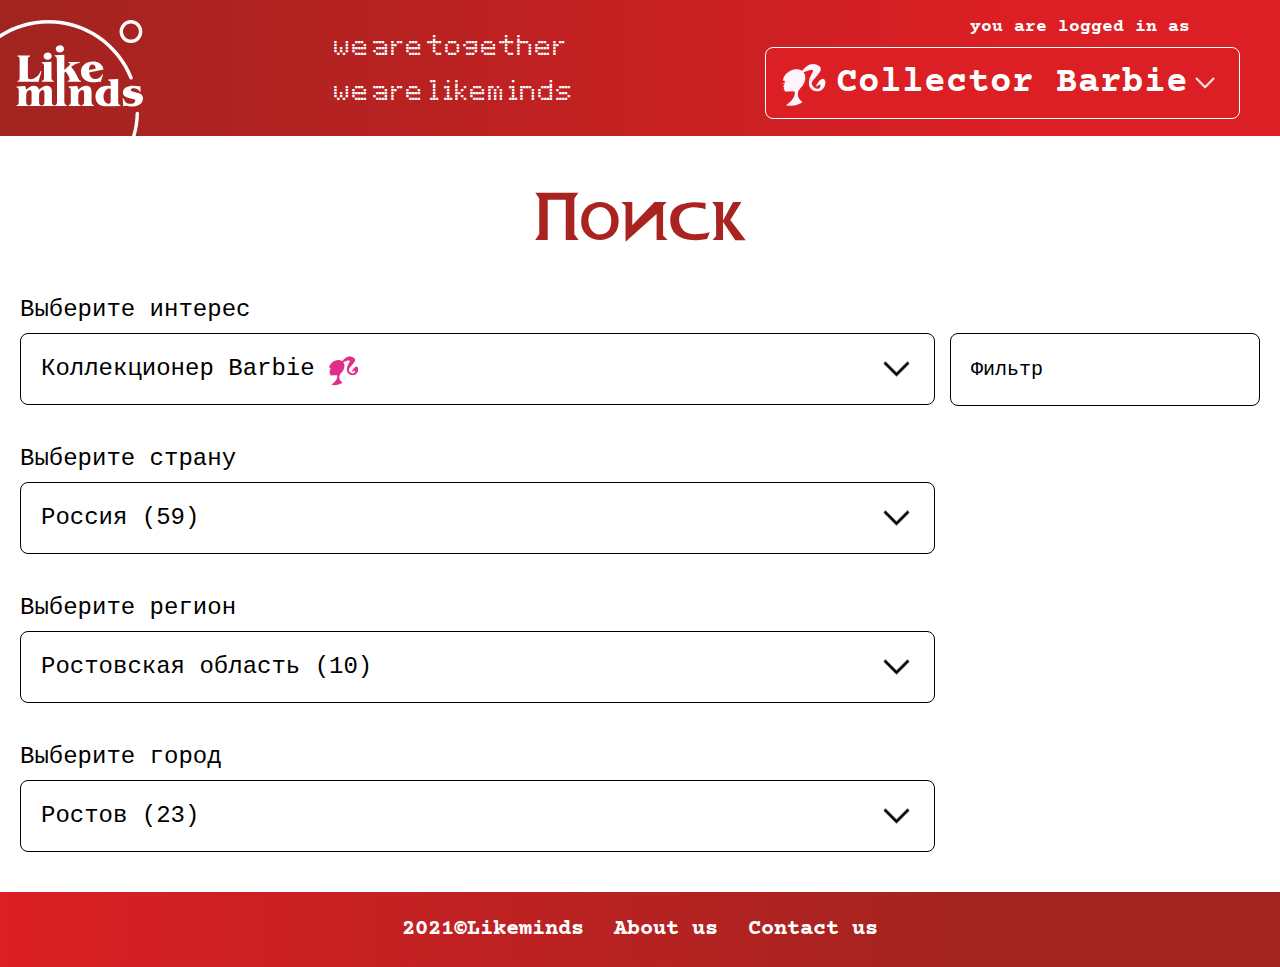
==== search.html @ 8521f326 "Add files via upload" ====
<!DOCTYPE html>
<html lang="en">
<head>
	<meta charset="UTF-8">
	<meta name="viewport" content="width=device-width, initial-scale=1.0">
	<title>Main Page</title>
	<link rel="stylesheet" href="css/jquery-ui.css">
	<link rel="stylesheet" href="css/select2.min.css">
	<link rel="stylesheet" href="css/style.css">
</head>
<body>
	<header>
		<div class="omd">
			<a href="index.html" class="logo-link"><img src="images/logo.svg" alt="Logo" class="logo"></a>
			<div class="slogan">
				<p>we are together</p>
				<p>we are likeminds</p>
			</div>
			<div class="auth-links">
				<p class="logged">you are logged in as</p>
				<select name="type" class="type">
					<option value="tp1" data-limage="type">Collector Barbie</option>
					<option value="tp1" data-limage="type">Moonwalker</option>
					<option value="tp1" data-limage="type">Moonwalker</option>
					<option value="tp1" data-limage="type">Moonwalker</option>
					<option value="tp1" data-limage="type">Moonwalker</option>
					<option value="tp1" data-limage="type">Moonwalker</option>
					<option value="tp1" data-limage="type">Moonwalker</option>
					<option value="tp1" data-limage="type">Moonwalker</option>
					<option value="tp1" data-limage="type">Moonwalker</option>
					<option value="tp1" data-limage="type">Moonwalker</option>
					<option value="tp1" data-limage="type">Moonwalker</option>
					<option value="tp1" data-limage="type">Moonwalker</option>
					<option value="tp1" data-limage="type">Moonwalker</option>
				</select>
			</div>	
		</div>
		<div class="osm">
			<div>
				<a href="index.html" class="logo-link"><img src="images/logo.svg" alt="Logo" class="logo"></a>
				<div class="slogan">
					<p>we are together</p>
					<p>we are likeminds</p>
				</div>	
			</div>
			<div class="auth-links">
				<p class="logged">you are logged in as</p>
				<select name="type" class="type">
					<option value="tp1" data-limage="type">Collector Barbie</option>
					<option value="tp1" data-limage="type">Moonwalker</option>
					<option value="tp1" data-limage="type">Moonwalker</option>
					<option value="tp1" data-limage="type">Moonwalker</option>
					<option value="tp1" data-limage="type">Moonwalker</option>
					<option value="tp1" data-limage="type">Moonwalker</option>
					<option value="tp1" data-limage="type">Moonwalker</option>
					<option value="tp1" data-limage="type">Moonwalker</option>
					<option value="tp1" data-limage="type">Moonwalker</option>
					<option value="tp1" data-limage="type">Moonwalker</option>
					<option value="tp1" data-limage="type">Moonwalker</option>
					<option value="tp1" data-limage="type">Moonwalker</option>
					<option value="tp1" data-limage="type">Moonwalker</option>
				</select>
			</div>	
		</div>
		<div class="oxs">
			<a href="index.html" class="logo-link"><img src="images/logo.svg" alt="Logo" class="logo"></a>
			<div>
				<p class="logged">you are logged in as</p>
				<select name="type" class="type">
					<option value="tp1" data-limage="type">Collector Barbie</option>
					<option value="tp1" data-limage="type">Moonwalker</option>
					<option value="tp1" data-limage="type">Moonwalker</option>
					<option value="tp1" data-limage="type">Moonwalker</option>
					<option value="tp1" data-limage="type">Moonwalker</option>
					<option value="tp1" data-limage="type">Moonwalker</option>
					<option value="tp1" data-limage="type">Moonwalker</option>
					<option value="tp1" data-limage="type">Moonwalker</option>
					<option value="tp1" data-limage="type">Moonwalker</option>
					<option value="tp1" data-limage="type">Moonwalker</option>
					<option value="tp1" data-limage="type">Moonwalker</option>
					<option value="tp1" data-limage="type">Moonwalker</option>
					<option value="tp1" data-limage="type">Moonwalker</option>
				</select>	
			</div>
			
		</div>
	</header>
	<main>
		<h3>Поиск</h3>
		<form method="POST" class="filter content">
			<div>
				<label class="field-wrapper">
					<p>Выберите интерес</p>
					<select name="interests">
						<option value="int1" data-image="option">Коллекционер Barbie</option>
						<option value="int1" data-image="option">Коллекционер Barbie</option>
						<option value="int1" data-image="option">Коллекционер Barbie</option>
						<option value="int1" data-image="option">Коллекционер Barbie</option>
						<option value="int1" data-image="option">Коллекционер Barbie</option>
						<option value="int1" data-image="option">Коллекционер Barbie</option>
						<option value="int1" data-image="option">Коллекционер Barbie</option>
						<option value="int1" data-image="option">Коллекционер Barbie</option>
						<option value="int1" data-image="option">Коллекционер Barbie</option>
						<option value="int1" data-image="option">Коллекционер Barbie</option>
						<option value="int1" data-image="option">Коллекционер Barbie</option>
						<option value="int1" data-image="option">Коллекционер Barbie</option>
					</select>
				</label>
				<label class="field-wrapper">
					<p>Выберите страну</p>
					<select name="countries">
						<option value="ru">Россия (59)</option>
						<option value="ru">Россия (59)</option>
						<option value="ru">Россия (59)</option>
						<option value="ru">Россия (59)</option>
						<option value="ru">Россия (59)</option>
						<option value="ru">Россия (59)</option>
						<option value="ru">Россия (59)</option>
						<option value="ru">Россия (59)</option>
						<option value="ru">Россия (59)</option>
						<option value="ru">Россия (59)</option>
					</select>
				</label>
				<label class="field-wrapper">
					<p>Выберите регион</p>
					<select name="regions">
						<option value="rst">Ростовская область (10)</option>
						<option value="rst">Ростовская область (10)</option>
						<option value="rst">Ростовская область (10)</option>
						<option value="rst">Ростовская область (10)</option>
						<option value="rst">Ростовская область (10)</option>
						<option value="rst">Ростовская область (10)</option>
						<option value="rst">Ростовская область (10)</option>
						<option value="rst">Ростовская область (10)</option>
						<option value="rst">Ростовская область (10)</option>
						<option value="rst">Ростовская область (10)</option>
					</select>
				</label>
				<label class="field-wrapper">
					<p>Выберите город</p>
					<select name="cities">
						<option value="rostov">Ростов (23)</option>
						<option value="rostov">Ростов (23)</option>
						<option value="rostov">Ростов (23)</option>
						<option value="rostov">Ростов (23)</option>
						<option value="rostov">Ростов (23)</option>
						<option value="rostov">Ростов (23)</option>
						<option value="rostov">Ростов (23)</option>
						<option value="rostov">Ростов (23)</option>
						<option value="rostov">Ростов (23)</option>
						<option value="rostov">Ростов (23)</option>
						<option value="rostov">Ростов (23)</option>
						<option value="rostov">Ростов (23)</option>
						<option value="rostov">Ростов (23)</option>
						<option value="rostov">Ростов (23)</option>
						<option value="rostov">Ростов (23)</option>
						<option value="rostov">Ростов (23)</option>
						<option value="rostov">Ростов (23)</option>
						<option value="rostov">Ростов (23)</option>
						<option value="rostov">Ростов (23)</option>
						<option value="rostov">Ростов (23)</option>
					</select>
				</label>
			</div>
			<div class="filter-trigger"><a href="#">Фильтр</a></div>
		</form>
	</main>
	<footer>
		<a href="#">2021©Likeminds</a>
		<a href="#">About<br> us</a>
		<a href="#">Contact<br> us</a>
	</footer>
	<script src="js/jquery-1.12.4.min.js"></script>
	<script src="js/jquery-ui.min.js"></script>
	<script src="js/select2.min.js"></script>
	<script src="js/jquery.nicescroll.min.js"></script>
	<script src="js/script.js"></script>
</body>
</html>
---- css/style.css ----
* {
	margin: 0;
	padding: 0;
	box-sizing: border-box;
}
@font-face {
	font-family: "MK-90";
	src: url(../fonts/mk90.ttf) format("truetype");
}
@font-face {
	font-family: "Courier New";
	src: url(../fonts/CourierNew.ttf) format("truetype");
}
@font-face {
	font-family: "Courier Prime";
	src: url(../fonts/CourierPrime-Bold.ttf) format("truetype");
}
@font-face {
	font-family: "ar_Aquaguy";
	src: url(../fonts/ar_Aquaguy.otf) format("opentype");
}
html, body {
	font-size: 20px;
}
body {
    display: flex;
    min-height: 100vh;
    flex-direction: column;
    padding: 0;
    margin: 0;
    font-family: "Courier New";
}

main {
	flex: 1 0 auto;
}
a {
	color: inherit;
	text-decoration: none;
	background-color: transparent;
	-webkit-tap-highlight-color: rgba(0, 0, 0, 0);
}
h3 {
	font-family: "ar_Aquaguy";
	font-size: 3.2rem;
	color: #A92421;
	margin-bottom: 20px;
	margin-top: 10px;
	font-weight: normal;
}
p {
	font-family: "Courier New";
	font-size: 1.2rem;
}
header > div {
	background: linear-gradient(270deg, #DB1F24 21.55%, #A12420 100%);
	display: flex;
	justify-content: space-between;
	align-items: center;
	padding-right: 40px;
}
header img.logo {
	margin-top: 20px;
}
header .slogan {
	font-family: "MK-90";
	color: #fff;
	line-height: 45px;
}
header .slogan p {
	font-family: inherit;
	font-size: inherit;
}
header .logo-link {
	line-height: 0;
}
header .auth-links p {
	font-family: "Courier Prime";
	font-size: 1.2rem;
	text-transform: uppercase;
	color: #fff;
}
header div p.logged {
	font-size: 0.9rem;
	text-transform: none;
	margin-bottom: 10px;
	padding-right: 50px;
	text-align: right;
	display: block;
	font-family: "Courier Prime";
	color: #fff;
}
header .auth-links p {
	margin-bottom: 20px;
}
header .auth-links p:last-child {
	margin-bottom: 0;
}
header .auth-links a img {
	vertical-align: middle;
	margin-right: 9px;
}
header a:hover,
footer a:hover {
	text-decoration: underline;
}
main {
	padding: 40px 0;
}
div.main-navigation {
	text-align: center;
	margin: 120px 0;
}
div.main-navigation > div {
	width: 265px;
	height: 265px;
	border: 8px solid transparent;
	border-radius: 50%;
	background-image: linear-gradient(white, white), linear-gradient(to bottom, #A72421, #DB1F24);
	background-origin: border-box;
	background-clip: content-box, border-box;
	position: relative;
	display: inline-block;
	transition: box-shadow .3s ease-in-out;
}
div.main-navigation > div:before {
	position: absolute;
	content: "";
	display: block;
	width: 90%;
	height: 90%;
	background: linear-gradient(to bottom, #A72421, #DB1F24);
	z-index: -1;
	top: 50%;
	left: 50%;
	transform: translate(-50%, -50%);
	border-radius: 50%;
	filter: blur(8px);
	transition: .3s ease-in-out;
}
div.main-navigation > div:first-child {
	display: block;
	margin-left: auto;
	margin-right: auto;
}
div.main-navigation > div > a {
	display: inline-flex;
	width: 100%;
	height: 100%;
	border-radius: 50%;
	justify-content: center;
	align-items: center;
	font-family: "ar_Aquaguy";
	text-align: center;
	color: #A92421;
	font-size: 1.2rem;
}
div.main-navigation > div:after {
	content: "";
	position: absolute;
	display: block;
	width: 45px;
	height: 45px;
	border: 8px solid transparent;
	border-radius: 50%;
	background-image: linear-gradient(white, white), linear-gradient(to bottom, #A72421, #DB1F24);
	background-origin: border-box;
	background-clip: content-box, border-box;
	top: 104px;
	left: 104px;
	box-sizing: border-box;
	animation-duration: 13s;
	animation-timing-function: linear;
	animation-delay: 0s;
	animation-iteration-count: infinite;
	animation-name: rotate;
	transition: box-shadow .3s ease-in-out;
}
div.main-navigation > div:hover:before {
	width: 120%;
	height: 120%;
}
div.main-navigation > div:hover:after {
	box-shadow: 0px 0px 12px 8px #A72421, inset 0px 1px 10px 8px #52424261;
}
div.main-navigation > div:last-child {
	margin-top: 75px;
	margin-left: 150px;
}
div.main-navigation > div:last-child:after {
	animation-name: rotate2;
}
div.main-navigation > div:first-child:after {
	animation-name: rotate3;
}
@keyframes rotate {
    from {
        transform: rotate(-135deg) translateX(175px) rotate(-135deg);
    }
    to {
        transform: rotate(225deg) translateX(175px) rotate(-225deg);
    }
}
@keyframes rotate2 {
    from {
        transform: rotate(45deg) translateX(175px) rotate(45deg);
    }
    to {
        transform: rotate(405deg) translateX(175px) rotate(-405deg);
    }
}
@keyframes rotate3 {
    from {
        transform: rotate(-45deg) translateX(175px) rotate(-45deg);
    }
    to {
        transform: rotate(315deg) translateX(175px) rotate(-315deg);
    }
}

@keyframes xrotate {
    from {
        transform: rotate(-135deg) translateX(130px) rotate(-135deg);
    }
    to {
        transform: rotate(225deg) translateX(130px) rotate(-225deg);
    }
}
@keyframes xrotate2 {
    from {
        transform: rotate(45deg) translateX(130px) rotate(45deg);
    }
    to {
        transform: rotate(405deg) translateX(130px) rotate(-405deg);
    }
}
@keyframes xrotate3 {
    from {
        transform: rotate(-45deg) translateX(130px) rotate(-45deg);
    }
    to {
        transform: rotate(315deg) translateX(130px) rotate(-315deg);
    }
}
footer {
	font-family: "Courier Prime";
	background: linear-gradient(270deg, #A12420 21.55%, #DB1F24 100%);
	padding: 25px 0;
	text-align: center;
	font-size: 1.1rem;
	color: #fff;
	display: flex;
	justify-content: center;
	align-items: center;
	flex: 0 0 auto;
}
footer a {
	display: inline-block;
	margin: 0 15px;
}
footer br {
	display: none;
}
main {
	text-align: center;
}
.lgcontent {
	padding: 0 245px;
	max-width: 1400px;
	margin: 0 auto;
}
.content {
	padding: 0 20px;
}
form.code-confirm, form.data-confirm {
	display: none;
}
form .field-wrapper {
	text-align: left;
	display: block;
	margin-top: 40px;
	position: relative;
}
form .field-wrapper > p {
	margin-bottom: 10px;
}
form span.rq {
	color: #db1f24;
}
form span.error-message {
	display: none;
	position: absolute;
	bottom: 25px;
	left: 50%;
	transform: translateX(-50%);
	padding: 14px 68px;
	background: #FFFFFF;
	box-shadow: 3px 0px 15px rgba(0, 0, 0, 0.25);
	border-radius: 6px;
	font-size: 1.2rem;
	z-index: 1;
	color: #DB1F24;
	text-align: center;
}
form span.error-message:after {
	content: "";
	position: absolute;
	display: block;
	width: 14px;
	height: 14px;
	background: #fff;
	left: 50%;
	transform: translateX(-50%);
	box-shadow: 3px 0px 15px rgba(0, 0, 0, 0.25);
	bottom: -7px;
	transform: rotate(45deg);
	transform-origin: top;
}
form span.error-message:before {
	content: "";
	position: absolute;
	display: block;
	width: 70px;
	height: 14px;
	background: #fff;
	left: 50%;
	transform: translateX(-50%);
	bottom: 0;
	z-index: 1;
}
form .radio-group {
	margin-top: 20px;
}
form .radio-group label:first-of-type {
	margin-right: 25px;
}
.date {
	cursor: default;
}
.date-trigger {
	position: absolute;
	bottom: 1px;
	right: 1px;
	width: 80px;
	height: 70px;
	border-left: 1px solid #000;
	background-image: url(../images/date.png);
	background-repeat: no-repeat;
	background-position: center center;
	cursor: pointer;
}
input[type=text],
input[type=password],
.select2-container--default .select2-selection {
	font-family: "Courier New";
	width: 100%;
	height: 72px;
	border: 1px solid #000000;
	border-radius: 8px;
	outline: none;
	font-size: 1.2rem;
	padding: 0 20px;
}
.select2-container--default .select2-selection--multiple {
	height: auto !important;
	min-height: 72px;
}
.select2-container--default .select2-selection--single .select2-selection__rendered {
	color: #000;
	line-height: 70px;
	padding: 0;
}
.select2-container--default .select2-selection .select2-selection__arrow b,
.select2-container--default .select2-selection .select2-selection__arrow {
	width: 27px;
	height: 17px;
}
.select2-container--default .select2-selection .select2-selection__arrow b {
	border: none;
	background-image: url(../images/arrow.png);
	background-repeat: no-repeat;
	background-size: 100% auto;
	background-position: center;
	display: block;
	position: static;
	margin: 0;
}
.select2-dropdown {
	border-radius: 8px;
	border-color: #000;
	overflow: hidden;
}
.select2-dropdown.type-select,
select.type + .select2-container--default .select2-selection {
	background: #DB1F24;
	font-family: "Courier Prime";
	color: #fff;
	font-size: 1.8rem;
}
select.type + .select2-container--default .select2-selection--single .select2-selection__rendered {
	font-family: "Courier Prime";
	color: #fff;
	font-size: 1.8rem;
}
select.type + .select2-container--default .select2-selection .select2-selection__arrow b,
select.type + .select2-container--default .select2-selection .select2-selection__arrow {
	width: 20px;
	height: 12px;
}
select.type + .select2-container--default .select2-selection .select2-selection__arrow b {
	background-image: url(../images/arrow-white.png);
}
select.type + .select2-container--default .select2-selection {
	padding-left: 8px;
	padding-right: 50px;
}
.select2-dropdown.type-select .select2-results__option {
	font-size: 1.8rem;
}
.type-select .nicescroll-rails {
	border: 1px solid #fff;
    border-bottom-right-radius: 8px;
    border-top: none;
}
select.type + .select2-container--default .select2-selection {
	border-color: #fff;
}
.select2-dropdown.type-select {
	border: none;
	box-shadow: 0px 4px 4px rgba(0, 0, 0, 0.25);
}
.select2-container--default .select2-results>.select2-results__options {
	max-height: 300px;
}
.select2-results__option {
	padding: 7px 25px;
	font-size: 1.2rem;
}
.select2-container--default .select2-results__option--selected,
.select2-container--default .select2-results__option--highlighted.select2-results__option--selectable {
	background: #EFEFEF;
	color: #000;
}
.select2-container--default .type-select .select2-results__option--selected,
.select2-container--default .type-select .select2-results__option--highlighted.select2-results__option--selectable {
	background: #DB1F24;
	color: #fff;
}
.select2-container--default .select2-selection .select2-selection__arrow {
	top: 50%;
	transform: translateY(-50%);
	right: 25px;
}
.select2-container--default.select2-container--open .select2-selection .select2-selection__arrow b {
	transform: rotate(180deg);
}
.nicescroll-rails-vr .nicescroll-cursors {
	background: linear-gradient(180deg, #A72421 0%, #DB1F24 100%);
}
.type-select .nicescroll-rails-vr .nicescroll-cursors {
	background: #DB1F24;
}
.select2-container--default .select2-selection .select2-selection__rendered > span,
.select2-results__option > span,
.select2-selection__choice__display > span,
.select2-container--default .select2-selection .select2-selection__rendered > img,
.select2-results__option > img,
.select2-selection__choice__display > img {
	vertical-align: middle;
}
.select2-container--default .select2-selection .select2-selection__rendered > *:last-child,
.select2-results__option > *:last-child,
.select2-selection__choice__display > *:last-child {
	margin-left: 8px;
}
.select2-container--default .select2-selection--multiple .select2-selection__choice {
	background: #fff;
	border: none;
	padding: 0;
	margin-top: 5px;
	margin-bottom: 5px;
}
.select2-search {
    display: none;
}
.select2-container .select2-selection--multiple .select2-selection__rendered {
	display: block;
	width: 100%;
}
.select2-container--default .select2-selection--multiple {
	display: flex;
	align-items: center;
}
.select2-container--default .select2-selection--multiple .select2-selection__choice__remove {
	position: static;
	border-right: none;
	font-weight: normal;
	color: #DB1F24;
	vertical-align: middle;
}
.select2-container--default .select2-selection--multiple .select2-selection__choice__remove:hover {
	color: #DB1F24;
}
input[type="radio"]:checked,
input[type="radio"]:not(:checked) {
    position: absolute;
    left: -9999px;
}
input[type="radio"]:checked + label,
input[type="radio"]:not(:checked) + label
{
    position: relative;
    padding-left: 40px;
    cursor: pointer;
    line-height: 25px;
    font-size: 1.2rem;
    display: inline-block;
    color: #000;
}
input[type="radio"]:checked + label:before,
input[type="radio"]:not(:checked) + label:before {
    content: '';
    position: absolute;
    left: 0;
    top: 0;
    width: 21px;
    height: 21px;
    border: 2px solid #000;
    border-radius: 100%;
    background: #fff;
}
input[type="radio"]:checked + label:after,
input[type="radio"]:not(:checked) + label:after {
    content: '';
    width: 13px;
    height: 13px;
    background: #000;
    position: absolute;
    top: 6px;
    left: 6px;
    border-radius: 100%;
    -webkit-transition: all 0.2s ease;
    transition: all 0.2s ease;
}
input[type="radio"]:not(:checked) + label:after {
    opacity: 0;
    -webkit-transform: scale(0);
    transform: scale(0);
}
input[type="radio"]:checked + label:after {
    opacity: 1;
    -webkit-transform: scale(1);
    transform: scale(1);
}

input[type="checkbox"] { display: none; }

input[type="checkbox"] + label {
  display: block;
  position: relative;
  padding-left: 72px;
  line-height: 41px;
  font-size: 1.2rem;
  cursor: pointer;
  -webkit-user-select: none;
  -moz-user-select: none;
  -ms-user-select: none;
}

input[type="checkbox"] + label a {
	color: #db1f24;
	border-bottom: 1px solid #db1f24;
}

input[type="checkbox"] + label:last-child { margin-bottom: 0; }

input[type="checkbox"] + label:before {
	content: '';
	display: block;
	width: 41px;
	height: 41px;
	border: 1px solid #000000;
	box-sizing: border-box;
	border-radius: 8px;
	position: absolute;
	left: 0;
	top: 0;
}

input[type="checkbox"]:checked + label:after {
	content: '';
	display: block;
	width: 30px;
	height: 22px;
	position: absolute;
	left: 6px;
	top: 12px;
	background-image: url(../images/check.png);
	background-repeat: no-repeat;
	background-size: 100% auto;
	background-position: center;
}
p.timer {
	margin-top: 55px;
}
.btn {
	display: inline-block;
	font-family: "ar_Aquaguy";
	font-size: 1.35rem;
	color: #fff;
	text-transform: uppercase;
	background: linear-gradient(90deg, #B42322 -10.05%, #DB1F24 73.2%);
	border-radius: 8px;
	border: none;
	cursor: pointer;
	padding: 21px 36px;
	margin-top: 39px;
	margin-bottom: 10px;
	transition: box-shadow .3s ease-in-out;
}
.btn img {
	vertical-align: middle;
	margin-right: 10px;
}
.btn.btn-big {
	padding: 21px 80px;
}
.btn:hover {
	background: linear-gradient(90deg, #B42322 -10.05%, #F5292E 54.41%);
	box-shadow: 0px 4px 17px #A92421;
}
.btn:focus {
	background: #DD1A1F;
	box-shadow: 0px 4px 17px #A92421;
}
.btn[disabled] {
	background: #D2D2D2;
	box-shadow: none;
	cursor: not-allowed;
}
form .links-block {
	margin-top: 45px;
	line-height: 1.5;
}
form .links-block a:hover {
	border-bottom: 1px solid #000;
}
nav.profile-menu {
	display: flex;
	flex-wrap: wrap;
	margin-top: 40px;
}
nav.profile-menu a {
	display: inline-block;
	height: 72px;
	line-height: 72px;
	border: 1px solid #000000;
	border-radius: 8px;
	font-size: 1.35rem;
	font-family: "ar_Aquaguy";
	text-transform: uppercase;
	width: calc(50% - 20px);
	margin: 10px;
	transition: .2s ease-in-out;
}
nav.profile-menu a:hover {
	background: #EBEBEB;
	border-color: #EBEBEB;
}
nav.profile-menu a:focus {
	background: #D1D1D1;
	border-color: #D1D1D1;
}
nav.profile-menu a span {
	color: #db1f24;
}
form.edit-form > div:nth-child(2) {
	border-top: 1px solid #BEBEBE;
	border-bottom: 1px solid #BEBEBE;
	margin-bottom: 40px;
}
form.edit-form > div:nth-child(2) .field-wrapper {
	margin-top: 40px;
}
form.edit-form > div {
	padding: 0 70px;
}
form.edit-form .field-container {
	display: flex;
	align-items: flex-start;
	margin-top: 0;
}
form.edit-form .field-container > a {
	margin-top: 60px;
}
form.edit-form .field-wrapper {
	width: 70%;
}
form.edit-form .field-container .field-wrapper {
	margin-right: 27px;
	flex-shrink: 0;
	margin-top: 0;
	margin-bottom: 40px;
}
form.edit-form .field-container input[type="checkbox"] + label {
	line-height: 0.9;
	text-align: left;
	padding-left: 60px;
	margin-top: 52px;
}
#showsocial + label {
	margin-left: 70px;
}
form.edit-form select[name=language2] + .select2 .select2-selection--multiple .select2-selection__choice {
	background: #F0F0F0;
	padding: 8px 10px;
}
form.edit-form select[name=language2] + .select2 .select2-selection--multiple .select2-selection__choice__remove {
	color: #000;
}
.select2-container--default .select2-selection--multiple {
	padding: 0 5px;
}
form .additem {
	display: block;
	width: 72px;
	height: 72px;
	background-image: url(../images/plus.svg);
	background-repeat: no-repeat;
	background-position: center center;
	cursor: pointer;
	position: absolute;
	top: 36px;
	right: -85px;
	border: 1px solid #000;
	border-radius: 8px;
}
form .social-item span {
	position: absolute;
	top: 50%;
	right: 20px;
	transform: translateY(-50%);
	font-size: 2.5rem;
	cursor: pointer;
}
form .social-item img {
	position: absolute;
	top: 50%;
	left: 20px;
    transform: translateY(-50%);
}
form .social-item {
	position: relative;
	margin-top: 15px;
}
form .social-item input[type=text] {
	padding-left: 60px;
}
div.information {
	margin-top: 50px;
	margin-bottom: 60px;
}
div.information .row {
	border-top: 1px solid #BEBEBE;
	padding: 15px 0;
	display: flex;
	padding-left: 15%;
	padding-right: 5%;
	text-align: left;
	position: relative;
}
div.information .row img {
	vertical-align: middle;
	margin-right: 10px;
}
div.information .row.ileft img {
	margin-left: 14px;
	width: 27px;
	margin-bottom: 10px;
	margin-right: 0;
}
div.information .row.row-high {
	padding-top: 40px;
	padding-bottom: 40px;
}
div.information .row > div:first-child {
	width: 30%;
	flex-shrink: 0;
}
div.information .row > div:last-child {
	width: 70%;
}
div.information .row.profile > div:last-child > p {
	display: inline-block;
	vertical-align: middle;
}
div.information .row.social > div:last-child > p {
	width: 35%;
	display: inline-block;
	margin: 15px 0;
}
div.information .row.social > div:last-child > p,
div.information .row.social > div:last-child > span {
	font-size: 1.2rem;
}
div.contacts {
	width: 70%;
	max-width: 790px;
	height: 560px;
	overflow-y: auto;
	background: #FFFFFF;
	margin: 0 auto;
	padding-right: 20px;
	border-bottom: 1px solid #BEBEBE;
}
div.contacts > div {
	display: flex;
	justify-content: space-between;
	align-items: center;
	height: 56px;
	padding-left: 18px;
	padding-right: 6px;
	border-left: 1px solid #BEBEBE;
}
div.contacts > div:first-child {
	border-top: 1px solid #BEBEBE;
}
div.contacts > div:hover {
	border: 1px solid transparent;
	border-image: linear-gradient(#A72421, #DB1F24);
	-moz-border-image: -moz-linear-gradient(#A72421, #DB1F24);
	-webkit-border-image: -webkit-linear-gradient(#A72421, #DB1F24);
	border-image-slice: 1;
}
div.contacts > div p {
	font-size: 1rem;
}
div.contacts > div > p > span {
	font-weight: 700;
	display: inline-block;
	margin-right: 18px;
}
div.contacts .buttons > a {
	vertical-align: middle;
	display: inline-block;
	width: 35px;
	height: 35px;
	border: 1px solid #000000;
	border-radius: 4px;
	margin: 0 3px;
	background-image: url(../images/envelope.png);
	background-repeat: no-repeat;
	background-position: center center;
	transition: .2s ease-in-out;
	color: #fff;
	text-transform: uppercase;
}
div.contacts .buttons > a:last-child {
	background-image: url(../images/delete.png);
}
div.contacts .buttons > a span {
	display: flex;
	align-items: center;
	width: 0;
	overflow: hidden;
	transition: .2s ease-in-out;
}
div.contacts .buttons > a:hover span {
	width: auto;
}
div.contacts .buttons > a span img {
	margin-left: 10px;
}
div.contacts .buttons > a:hover  {
	width: auto;
	
	background: linear-gradient(180deg, #A72421 0%, #DB1F24 100%);
	font-family: "ar_Aquaguy";
	font-size: .9rem;
	border: none;
	position: relative;
	padding: 9px 13px;
}
div.message-icon {
	width: 72px;
	height: 72px;
	background-color: #fff;
	background-image: url(../images/envelope-big.png);
	background-repeat: no-repeat;
	background-position: center center;
	border: 1px solid #000000;
	border-radius: 8px;
	display: inline-block;
	vertical-align: middle;
	margin-left: 300px;
	cursor: pointer;
}
form.filter {
	display: flex;
	align-items: flex-start;
	margin-top: 40px;
}
form.filter div:first-child {
	width: 100%;
}
form.filter .filter-trigger {
    display: inline-block;
    width: 25%;
    max-width: 370px;
    border: 1px solid #000;
    margin-top: 37px;
    border-radius: 8px;
    text-align: left;
    
    margin-left: 15px;
    flex-shrink: 0;
}
form.filter .filter-trigger > a {
    display: inline-block;
    height: 71px;
    line-height: 71px;
    padding: 0 20px;
    width: 100%;
    position: relative;
}
form.filter .filter-trigger > a:after {
	background-image: url(../images/arrow.png);
    background-repeat: no-repeat;
    width: 20px;
    height: 17px;
    background-position: center;
    display: block;
    position: static;
    margin: 0;
}

form.filter .field-wrapper:first-child {
	margin-top: 0;
}

.osm, .oxs, .oxsl, .oxsp {
	display: none;
}
@media (max-width: 1280px) {
	.lgcontent {
		padding: 0 10%;
	}
	form .additem {
		right: 0;
	}
	form select[name=social] + .select2 {
		width: calc(100% - 85px) !important;
	}
	#showsocial + label {
		margin-left: 0;
	}
}
@media (max-width: 1024px) {
	.omd {
		display: none;
	}
}
@media (max-width: 1024px) {
	header > div {
		padding-right: 21px;
	}
	select.type + .select2-container--default .select2-selection {
		height: 42px;
	}
	.select2-dropdown.type-select, select.type + .select2-container--default .select2-selection--single .select2-selection__rendered, select.type + .select2-container--default .select2-selection {
	    font-size: 1.2rem;
		line-height: 42px;
	}
	select.type + .select2-container--default img,
	.select2-dropdown.type-select .select2-results__option > img {
		width: 26px;
	}
	.select2-dropdown.type-select .select2-results__option {
		font-size: 1.2rem;
		padding: 0 5px;
	}
	select.type + .select2-container--default {
		width: 330px !important;
	}
}
@media (max-width: 900px) {
	.lgcontent {
		padding: 0 20px;
	}
}
@media (max-width: 1024px) and (min-width: 769px) {
	.osm {
		display: flex;
	}
	header .slogan, header .logo {
		display: inline-block;
		vertical-align: middle;
	}
	header .logo {
		height: 68px;
		margin-top: 15px;
	}
	header .slogan {
		margin-left: 30px;
		font-size: 0.8rem;
		line-height: 1.25rem;
	}
	header .auth-links {
		font-size: 0.9rem;
	}
	header .auth-links p {
		margin-bottom: 0;
		display: inline-block;
	}
	header .auth-links p:last-child {
		margin-left: 55px;
	}
	footer {
		font-size: 0.9rem;
	}
	div.main-navigation {
		margin: 50px 0;
	}
}
@media (max-width: 990px) {
	div.information .row {
		padding-left: 20px;
		padding-right: 20px;
	}
	div.message-icon {
		margin-left: 100px;
	}
}
@media (max-width: 880px) {
	nav.profile-menu a {
		font-size: 1.1rem;
	}
}
@media (max-width: 768px) {
	.oxs {
		display: flex;
	}
	html, body {
		font-size: 17px;
	}
	p {
		font-size: 1rem;
	}
	main {
		padding: 30px 0;
	}
	header img.logo {
		height: 68px;
	}
	header .slogan {
		font-size: 0.647rem;
		text-transform: none;
	}
	header .auth-links {
		display: flex;
		justify-content: space-between;
	}
	header .auth-links p {
		margin-bottom: 0;
	}
	div.main-navigation > div {
		width: 209px;
		height: 209px;
	}
	div.main-navigation > div:first-child,
	div.main-navigation > div,
	div.main-navigation > div:last-child {
		display: inline-block;
		margin-left: 50px;
		margin-right: 50px;
		margin-top: 50px;
		margin-bottom: 50px;
	}
	div.main-navigation > div:after {
		width: 35px;
		height: 35px;
		top: 79px;
		left: 79px;
	}
	div.main-navigation > div:after {
		animation-name: xrotate;
	}
	div.main-navigation > div:last-child:after {
		animation-name: xrotate2;
	}
	div.main-navigation > div:first-child:after {
		animation-name: xrotate3;
	}
	div.main-navigation {
		padding: 0 10px;
		margin-top: 0;
		margin-bottom: 0;
	}
	header .auth-links p:last-child {
		margin-left: 15px;
	}
	h3 {
		font-size: 2.117rem;
	}
	input[type=text], input[type=password], .select2-container--default .select2-selection {
		height: 45px;
	}
	form .additem {
		width: 45px;
		height: 45px;
	}
	.btn, input[type=text], input[type=password], .select2-container--default .select2-selection, label p {
		font-size: 1.058rem;
	}
	form span.error-message {
		padding: 10px 20px;
		font-size: .9rem;
	}
	input[type="radio"]:checked + label, input[type="radio"]:not(:checked) + label {
		margin: 5px 3px;
		font-size: 1.058rem;
	}
	.date-trigger {
		width: 60px;
		height: 43px;
		background-size: 30px auto;
	}
	.select2-container--default .select2-selection--multiple .select2-selection__choice__remove {
		top: 8px;
		left: auto;
		right: -4px;
	}
	.select2-container--default .select2-selection--single .select2-selection__rendered {
		line-height: 43px;
	}
	.select2-container--default .select2-selection--multiple {
		min-height: 45px;
	}
	form select[name=social] + .select2 {
		width: calc(100% - 55px) !important;
	}
	form .additem {
		top: 30px;
	}
	form.edit-form .field-container > a {
		margin-top: 42px;
	}
	form.edit-form .field-container input[type="checkbox"] + label {
		margin-top: 32px;
	}
	div.information .row > div:last-child > p, div.information .row.social > div:last-child > span {
		font-size: .9rem !important;
	}
	div.information {
		margin-bottom: 10px;
	}
	div.information .row {
		padding-top: 10px !important;
		padding-bottom: 10px !important;
	}
	select.type + .select2-container--default {
		width: 290px !important;
	}
	select.type + .select2-container--default .select2-selection .select2-selection__arrow {
		right: 20px;
	}
}
@media (max-width: 640px) {
	nav.profile-menu a {
		width: 100%;
	}
	form.edit-form > div {
		padding: 0 20px;
	}
	form.edit-form .field-wrapper {
		width: 50%;
	}
}
@media (max-width: 545px) {
	div.main-navigation > div:first-child,
	div.main-navigation > div,
	div.main-navigation > div:last-child {
		margin-top: 48px;
		margin-bottom: 48px;
	}
	form.edit-form .field-container {
		flex-direction: column;
	}
	form.edit-form .field-wrapper {
		width: 100%;
	}
	form.edit-form .field-container .field-wrapper {
		margin-bottom: 0;
	}
	form.edit-form .field-container {
		margin-bottom: 40px;
	}
	form.edit-form .field-container input[type="checkbox"] + label {
		padding-left: 40px;
	}
	form.edit-form .field-container > a {
	    margin-top: 7px;
	    font-size: .9rem;
	}
	input[type="checkbox"] + label:before {
		width: 30px;
		height: 30px;
	}
	input[type="checkbox"]:checked + label:after {
		top: 10px;
		width: 18px;
		height: 12px;
	}
	div.information .row {
		flex-direction: column;
	}
	div.information .row > div:first-child,
	div.information .row > div:last-child {
		width: 100%;
	}
	div.information .row.social > div:last-child > p {
		margin: 5px 0;
	}
}
@media (max-width: 545px), (max-width: 768px) and (orientation: landscape) {
	footer {
		justify-content: space-between;
		padding: 12px 0;
	}
	footer br {
		display: block;
	}
	footer a:nth-child(2) {
		order: 1;
	}
	footer a:first-child {
		order: 2;
	}
	footer a:last-child {
		order: 3;
	}
}
@media (max-width: 420px) {
	select.type + .select2-container--default .select2-selection {
		padding-left: 5px;
		padding-right: 20px;
	}
	select.type + .select2-container--default .select2-selection .select2-selection__arrow b, select.type + .select2-container--default .select2-selection .select2-selection__arrow {
		width: 16px;
		height: 9px;
	}
	select.type + .select2-container--default .select2-selection .select2-selection__arrow {
		right: 10px;
	}
	select.type + .select2-container--default {
		width: 270px !important;
	}
}
@media (max-width: 400px) {
	header .slogan {
		font-size: 0.5rem;
		display: inline;
	}
	header .auth-links a img {
		width: 15px;
		margin-right: 5px;
	}
	header .auth-links {
		font-size: .95rem;
	}
	footer {
		font-size: .9rem;
	}
	input[type="checkbox"] + label {
		padding-left: 60px;
		font-size: 1rem;
		line-height: 1.4;
	}
}
@media (max-width: 320px) {
	header img.logo {
		height: 50px;
	}
}
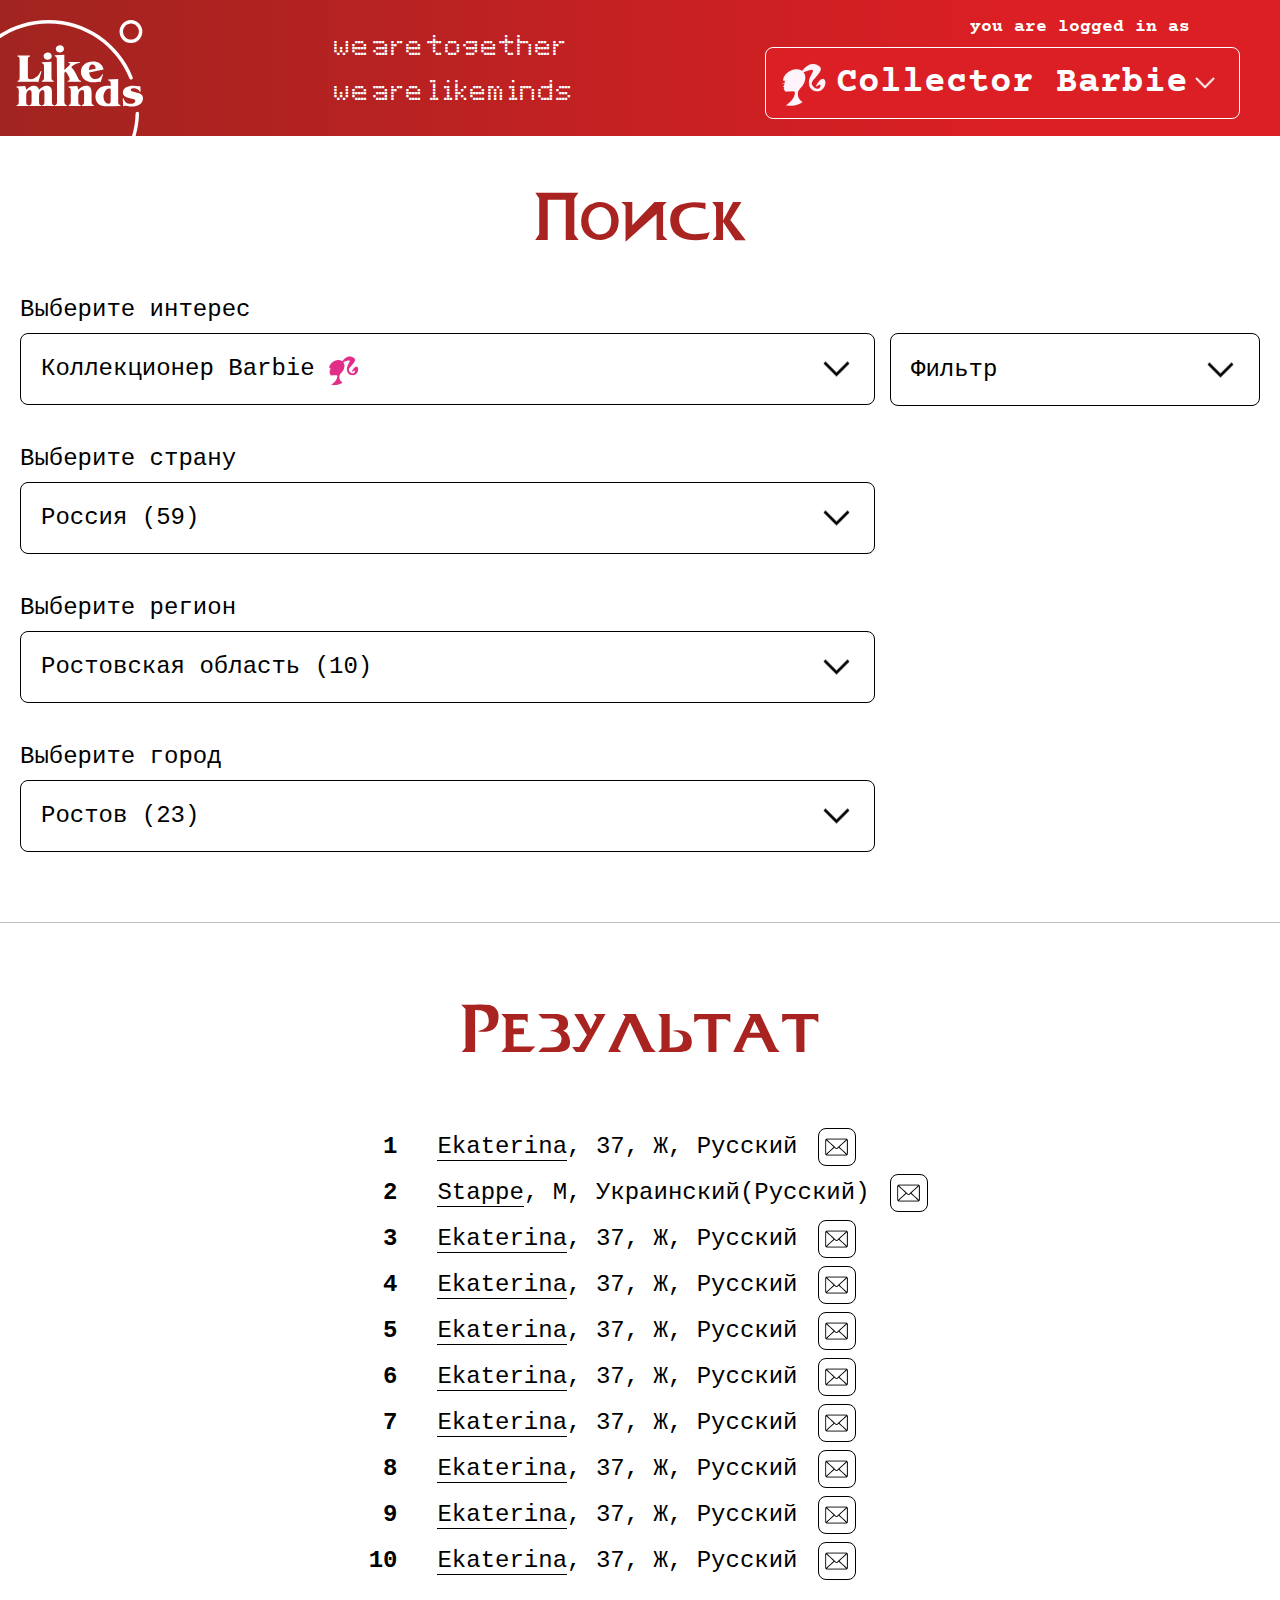
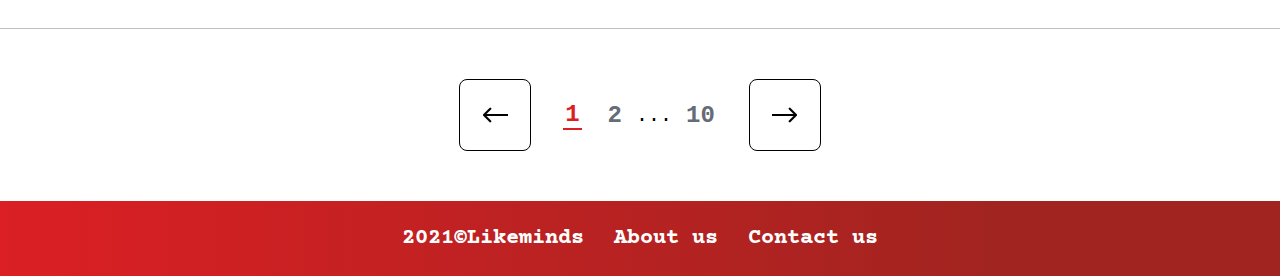
==== commit aac23e95: "Add files via upload" ====
--- a/search.html
+++ b/search.html
@@ -162,8 +162,79 @@
 					</select>
 				</label>
 			</div>
-			<div class="filter-trigger"><a href="#">Фильтр</a></div>
+			<div class="filter-trigger">
+				<div>
+					<a href="#" class="filter-link">Фильтр<span class="filter-icon"></span></a>
+					<div class="field">
+						<p>Возраст</p>
+						<div id="age-counter">
+							<input type="text" name="under" value="6" id="ageUnder">
+							<span>-</span>
+							<input type="text" name="after" value="100" id="ageAfter">
+						</div>
+						<div id="age-slider"><span class="under">6</span><span class="after">100</span></div>
+					</div>
+					<div class="field">
+						<p>Биологический пол</p>
+						<p class="radio-wrapper">
+							<input type="radio" id="both" name="gender" >
+			    			<label for="both">Оба</label>	
+						</p>
+						<p class="radio-wrapper">
+							<input type="radio" id="male" name="gender">
+			    			<label for="male">Мужской</label>	
+						</p>
+						<p class="radio-wrapper">
+							<input type="radio" id="female" name="gender" checked>
+			    			<label for="female">Женский</label>		
+						</p>
+					</div>
+					<div class="field">
+						<p>Язык</p>
+						<input type="checkbox" id="addlangs" checked>
+		  				<label for="addlangs">Включая доп.языки</label>
+		  				<select name="langs">
+		  					<option value="rus">Русский</option>
+		  					<option value="rus">Русский</option>
+		  					<option value="rus">Русский</option>
+		  					<option value="rus">Русский</option>
+		  					<option value="rus">Русский</option>
+		  					<option value="rus">Русский</option>
+		  					<option value="rus">Русский</option>
+		  					<option value="rus">Русский</option>
+		  					<option value="rus">Русский</option>
+		  					<option value="rus">Русский</option>
+		  					<option value="rus">Русский</option>
+		  				</select>
+		  				<input type="submit" class="btn btn-full" value="Применить">
+		  				<p class="reset"><a href="#">Сбросить фильтр</a></p>
+					</div>
+				</div>
+			</div>
 		</form>
+		<div class="results">
+			<h3>Результат</h3>
+			<div class="results-container">
+				<p><span><b>1</b><a href="">Ekaterina</a>, 37, Ж, Русский</span><span class="messageto"></span></p>
+				<p><span><b>2</b><a href="">Stappe</a>, М, Украинский(Русский)</span><span class="messageto"></span></p>
+				<p><span><b>3</b><a href="">Ekaterina</a>, 37, Ж, Русский</span><span class="messageto"></span></p>
+				<p><span><b>4</b><a href="">Ekaterina</a>, 37, Ж, Русский</span><span class="messageto"></span></p>
+				<p><span><b>5</b><a href="">Ekaterina</a>, 37, Ж, Русский</span><span class="messageto"></span></p>
+				<p><span><b>6</b><a href="">Ekaterina</a>, 37, Ж, Русский</span><span class="messageto"></span></p>
+				<p><span><b>7</b><a href="">Ekaterina</a>, 37, Ж, Русский</span><span class="messageto"></span></p>
+				<p><span><b>8</b><a href="">Ekaterina</a>, 37, Ж, Русский</span><span class="messageto"></span></p>
+				<p><span><b>9</b><a href="">Ekaterina</a>, 37, Ж, Русский</span><span class="messageto"></span></p>
+				<p><span><b>10</b><a href="">Ekaterina</a>, 37, Ж, Русский</span><span class="messageto"></span></p>
+			</div>
+		</div>
+		<div class="pagination">
+			<span class="prev"></span>
+			<span><a href="#" class="active">1</a></span>
+			<span><a href="#">2</a></span>
+			<span>...</span>
+			<span><a href="#">10</a></span>
+			<span class="next"></span>
+		</div>
 	</main>
 	<footer>
 		<a href="#">2021©Likeminds</a>
@@ -175,5 +246,50 @@
 	<script src="js/select2.min.js"></script>
 	<script src="js/jquery.nicescroll.min.js"></script>
 	<script src="js/script.js"></script>
+	<script>
+		$.fn.inputFilter = function(inputFilter) {
+			return this.on("input keydown keyup mousedown mouseup select contextmenu drop", function() {
+				if (inputFilter(this.value)) {
+					this.oldValue = this.value;
+					this.oldSelectionStart = this.selectionStart;
+					this.oldSelectionEnd = this.selectionEnd;
+				} else if (this.hasOwnProperty("oldValue")) {
+					this.value = this.oldValue;
+					this.setSelectionRange(this.oldSelectionStart, this.oldSelectionEnd);
+				} else {
+					this.value = "";
+				}
+			});
+		};
+		let sliderLimits = [6,100];
+		$("#age-slider").slider({
+			range: true,
+			min: sliderLimits[0],
+			max: sliderLimits[1],
+			values: [sliderLimits[0], sliderLimits[1]],
+			change: function( event, ui ) {
+				$("#ageUnder").val(ui.values[0]);
+				$(".under").html(ui.values[0]);
+				$("#ageAfter").val(ui.values[1]);
+				$(".after").html(ui.values[1]);
+				$('span.under').css('left', 'calc('+document.querySelectorAll('.ui-slider-handle')[0].style.left+' - 12px)');
+				$('span.after').css('left', 'calc('+document.querySelectorAll('.ui-slider-handle')[1].style.left+' - 12px)');
+			},
+			slide: function( event, ui ) {
+				$("#ageUnder").val(ui.values[0]);
+				$(".under").html(ui.values[0]);
+				$("#ageAfter").val(ui.values[1]);
+				$(".after").html(ui.values[1]);
+				$('span.under').css('left', 'calc('+document.querySelectorAll('.ui-slider-handle')[0].style.left+' - 12px)');
+				$('span.after').css('left', 'calc('+document.querySelectorAll('.ui-slider-handle')[1].style.left+' - 12px)');
+			}
+		});
+		$("#ageUnder, #ageAfter").inputFilter(function(value) {
+			return /^\d*$/.test(value) && (value === "" || parseInt(value) <= sliderLimits[1]);
+		});
+		$("#ageUnder, #ageAfter").change(function() {
+			$("#age-slider").slider('option', 'values', [$('#ageUnder').val(), $('#ageAfter').val()]);
+		});
+	</script>
 </body>
 </html>--- a/css/style.css
+++ b/css/style.css
@@ -625,6 +625,10 @@
 .btn.btn-big {
 	padding: 21px 80px;
 }
+.btn.btn-full {
+	width: 100%;
+	padding: 21px 15px;
+}
 .btn:hover {
 	background: linear-gradient(90deg, #B42322 -10.05%, #F5292E 54.41%);
 	box-shadow: 0px 4px 17px #A92421;
@@ -905,17 +909,18 @@
 }
 form.filter .filter-trigger {
     display: inline-block;
-    width: 25%;
-    max-width: 370px;
-    border: 1px solid #000;
+    width: 370px;
     margin-top: 37px;
-    border-radius: 8px;
-    text-align: left;
-    
     margin-left: 15px;
     flex-shrink: 0;
 }
-form.filter .filter-trigger > a {
+form.filter .filter-trigger > div {
+	border: 1px solid #000;
+	border-radius: 8px;
+    text-align: left;
+    font-size: 1.2rem;
+}
+form.filter .filter-trigger > div > a {
     display: inline-block;
     height: 71px;
     line-height: 71px;
@@ -923,20 +928,199 @@
     width: 100%;
     position: relative;
 }
-form.filter .filter-trigger > a:after {
-	background-image: url(../images/arrow.png);
+form.filter .filter-trigger .field {
+	padding: 15px 25px 20px;
+	border-top: 1px solid #000;
+	display: none;
+}
+form.filter .filter-trigger.opened .field {
+	display: block;
+}
+form.filter .filter-icon {
+	position: absolute;
+	top: 50%;
+	transform: translateY(-50%);
+	right: 25px;
+	width: 27px;
+    height: 17px;
+    background-image: url(../images/arrow.png);
     background-repeat: no-repeat;
-    width: 20px;
-    height: 17px;
+    background-size: 100% auto;
     background-position: center;
-    display: block;
-    position: static;
-    margin: 0;
+}
+form.filter .filter-trigger.opened .filter-icon {
+	transform: translateY(-50%);
+}
+form.filter .radio-wrapper {
+	margin-top: 17px;
+}
+#age-counter input {
+	width: 99px;
+	height: 37px;
+	font-size: .6rem;
+	text-align: center;
+}
+#age-counter {
+	margin-top: 8px;
+}
+#age-counter span {
+	font-weight: bold;
+	font-size: .9rem;
+}
+.ui-slider .ui-slider-handle {
+	width: 8px;
+	height: 8px;
+	cursor: pointer;
+}
+.ui-state-default, .ui-widget-content .ui-state-default, .ui-widget-header .ui-state-default, .ui-button, html .ui-button.ui-state-disabled:hover, html .ui-button.ui-state-disabled:active {
+	background: #fff;
+	border: 3px solid #000;
+	border-radius: 50%;
+	box-sizing: content-box;
+	outline: none;
+}
+.ui-widget.ui-widget-content {
+	border: none;
+	background: #e0e0e0;
+}
+.ui-slider-horizontal {
+	height: 2px;
+}
+#age-slider {
+	margin-top: 25px;
+	margin-left: 15px;
+	margin-right: 0;
+	margin-bottom: 20px;
+}
+.ui-widget-header {
+	background: #bebebe;
+}
+.ui-slider-horizontal .ui-slider-handle {
+	top: -6px;
+}
+#age-slider .under,
+#age-slider .after {
+	font-family: "Courier New";
+    font-size: .6rem;
+    color: #656C77;
+    position: absolute;
+    bottom: -25px;
+}
+#age-slider .under {
+	left: -12px;
+}
+#age-slider .after {
+	left: calc(100% - 12px);
 }
 
 form.filter .field-wrapper:first-child {
 	margin-top: 0;
 }
+form.filter input[type="checkbox"] + label {
+	padding-left: 60px;
+	margin-top: 22px;
+	margin-bottom: 27px;
+}
+form.filter .reset {
+	text-align: center;
+	margin-top: 35px;
+	margin-bottom: 25px;
+}
+form.filter .reset a {
+	border-bottom: 1px solid #000;
+}
+form.filter .reset a:hover {
+	color: #db1f24;
+	border-color: #db1f24;
+}
+
+div.results {
+	padding: 65px 20px 40px;
+	border-top: 1px solid #BEBEBE;
+	border-bottom: 1px solid #BEBEBE;
+	margin-top: 70px;
+}
+div.results-container {
+	display: inline-flex;
+	margin-top: 40px;
+	flex-direction: column;
+	align-items: flex-start;
+}
+div.results-container p {
+	display: inline-block;
+	margin-bottom: 8px;
+}
+div.results-container b {
+	font-weight: 700;
+	display: inline-block;
+	margin-right: 40px;
+	width: 45px;
+	text-align: right;
+}
+div.results-container a {
+	border-bottom: 1px solid #000;
+}
+div.results-container a:hover {
+	color: #db1f24;
+	border-color: #db1f24;
+}
+div.results-container span.messageto {
+	display: inline-block;
+	width: 38px;
+	height: 38px;
+	border: 1px solid #000000;
+	border-radius: 8px;
+	vertical-align: middle;
+	margin-left: 20px;
+	background-image: url(../images/envelope.png);
+	background-repeat: no-repeat;
+	background-position: center center;
+	cursor: pointer;
+}
+div.pagination {
+	padding-top: 50px;
+	padding-bottom: 10px;
+}
+div.pagination a {
+	display: inline-block;
+	font-size: 1.2rem;
+	font-weight: 700;
+	color: #656c77;
+	margin: 0 12px;
+	padding: 0 2px;
+}
+div.pagination a.active {
+	color: #DB1F24;
+	border-bottom: 2px solid #DB1F24;
+}
+div.pagination a:hover {
+	color: #DB1F24;
+}
+div.pagination span.prev,
+div.pagination span.next {
+	display: inline-block;
+	width: 72px;
+	height: 72px;
+	border: 1px solid #000000;
+	border-radius: 8px;
+	cursor: pointer;
+	background-repeat: no-repeat;
+	background-position: center center;
+}
+div.pagination span.prev {
+	background-image: url(../images/arrow-left.png);
+	margin-right: 20px;
+}
+div.pagination span.next {
+	background-image: url(../images/arrow-right.png);
+	margin-left: 20px;
+}
+div.pagination {
+	display: inline-flex;
+	justify-content: center;
+	align-items: center;
+}
+
 
 .osm, .oxs, .oxsl, .oxsp {
 	display: none;
@@ -981,6 +1165,13 @@
 	}
 	select.type + .select2-container--default {
 		width: 330px !important;
+	}
+	div.results {
+		padding-top: 40px;
+		margin-top: 45px;
+	}
+	form.filter .reset {
+		margin-top: 60px;
 	}
 }
 @media (max-width: 900px) {
@@ -1036,13 +1227,22 @@
 		font-size: 1.1rem;
 	}
 }
+@media (max-width: 820px) {
+	form.filter .filter-trigger {
+		width: 330px;
+	}
+	html, body {
+		font-size: 17px;
+	}
+	form.filter .filter-trigger {
+		margin-top: 33px;
+	}
+}
 @media (max-width: 768px) {
 	.oxs {
 		display: flex;
 	}
-	html, body {
-		font-size: 17px;
-	}
+	
 	p {
 		font-size: 1rem;
 	}
@@ -1164,6 +1364,100 @@
 	select.type + .select2-container--default .select2-selection .select2-selection__arrow {
 		right: 20px;
 	}
+	form.filter .filter-trigger > div > a {
+		height: 45px;
+		line-height: 45px;
+	}
+	.select2-container--default .select2-selection .select2-selection__rendered > img,
+	.select2-results__option > img,
+	.select2-selection__choice__display > img {
+		width: 29px;
+	}
+	.select2-container--default .select2-selection .select2-selection__arrow b, .select2-container--default .select2-selection .select2-selection__arrow, form.filter .filter-icon {
+		width: 16px;
+		height: 8px;
+	}
+	form .field-wrapper {
+		margin-top: 20px;
+	}
+	form.filter .filter-trigger {
+		margin-top: 30px;
+	}
+	form.filter .filter-trigger .field {
+		padding-top: 20px;
+	}
+	form.filter .reset {
+		margin-top: 20px;
+		margin-bottom: 15px;
+	}
+	div.results-container {
+		margin-top: 10px;
+	}
+	div.results {
+		padding-top: 30px;
+		padding-bottom: 20px;
+	}
+	div.pagination span.prev, div.pagination span.next {
+		width: 50px;
+		height: 50px;
+		background-size: 20px auto;
+	}
+	div.pagination {
+		padding-top: 35px;
+		padding-bottom: 0;
+	}
+	form.filter input[type="checkbox"] + label {
+		padding-left: 55px;
+	}
+	.btn {
+		margin-top: 30px;
+	}
+	form.filter {
+		margin-top: 25px;
+	}
+	#age-counter input {
+		font-size: .9rem;
+	}
+	div.results-container b {
+		width: 20px;
+		margin-right: 15px;
+	}
+	div.results-container span.messageto {
+		margin-left: 5px;
+	}
+
+}
+@media (max-width: 690px) {
+	form.filter {
+		flex-direction: column-reverse;
+	}
+	form.filter .filter-trigger {
+		margin-left: 0;
+		margin-top: 0;
+		width: 100%;
+		margin-bottom: 20px;
+		position: relative;
+		height: 45px;
+	}
+	form.filter .field-wrapper:first-child {
+		margin-top: 20px;
+	}
+	form.filter .filter-trigger:after {
+		content: "";
+		position: absolute;
+		display: block;
+		width: 100vw;
+		height: 1px;
+		bottom: -22px;
+		left: -20px;
+		background: #BEBEBE;
+		z-index: 1;
+	}
+	form.filter .filter-trigger > div {
+		position: absolute;
+		background: #fff;
+		z-index: 2;
+	}
 }
 @media (max-width: 640px) {
 	nav.profile-menu a {
@@ -1256,6 +1550,36 @@
 		width: 270px !important;
 	}
 }
+@media (max-width: 490px) {
+	div.results {
+		border-bottom: none;
+	}
+	div.results-container {
+		display: flex;
+	}
+	div.results-container p {
+		width: 100%;
+		text-align: left;
+		margin-bottom: 20px;
+		position: relative;
+		display: flex;
+		justify-content: space-between;
+		align-items: center;
+	}
+	div.results-container p:after {
+		content: "";
+		display: block;
+		position: absolute;
+		width: 100vw;
+		height: 1px;
+		bottom: -11px;
+		left: -20px;
+		background: #BEBEBE;
+	}
+	div.pagination {
+		padding-top: 0;
+	}
+}
 @media (max-width: 400px) {
 	header .slogan {
 		font-size: 0.5rem;
@@ -1281,4 +1605,26 @@
 	header img.logo {
 		height: 50px;
 	}
+}
+@media (max-width: 360px) {
+	div.results-container span.messageto {
+		width: 25px;
+		height: 25px;
+		background-size: 14px auto;
+		flex-shrink: 0;
+	}
+	div.pagination span.prev, div.pagination span.next {
+	    width: 35px;
+	    height: 35px;
+	    background-size: 15px auto;
+	}
+	div.pagination span.next {
+		margin-left: 0;
+	}
+	div.pagination span.prev {
+		margin-right: 0;
+	}
+	div.pagination a {
+		font-size: 1rem;
+	}
 }